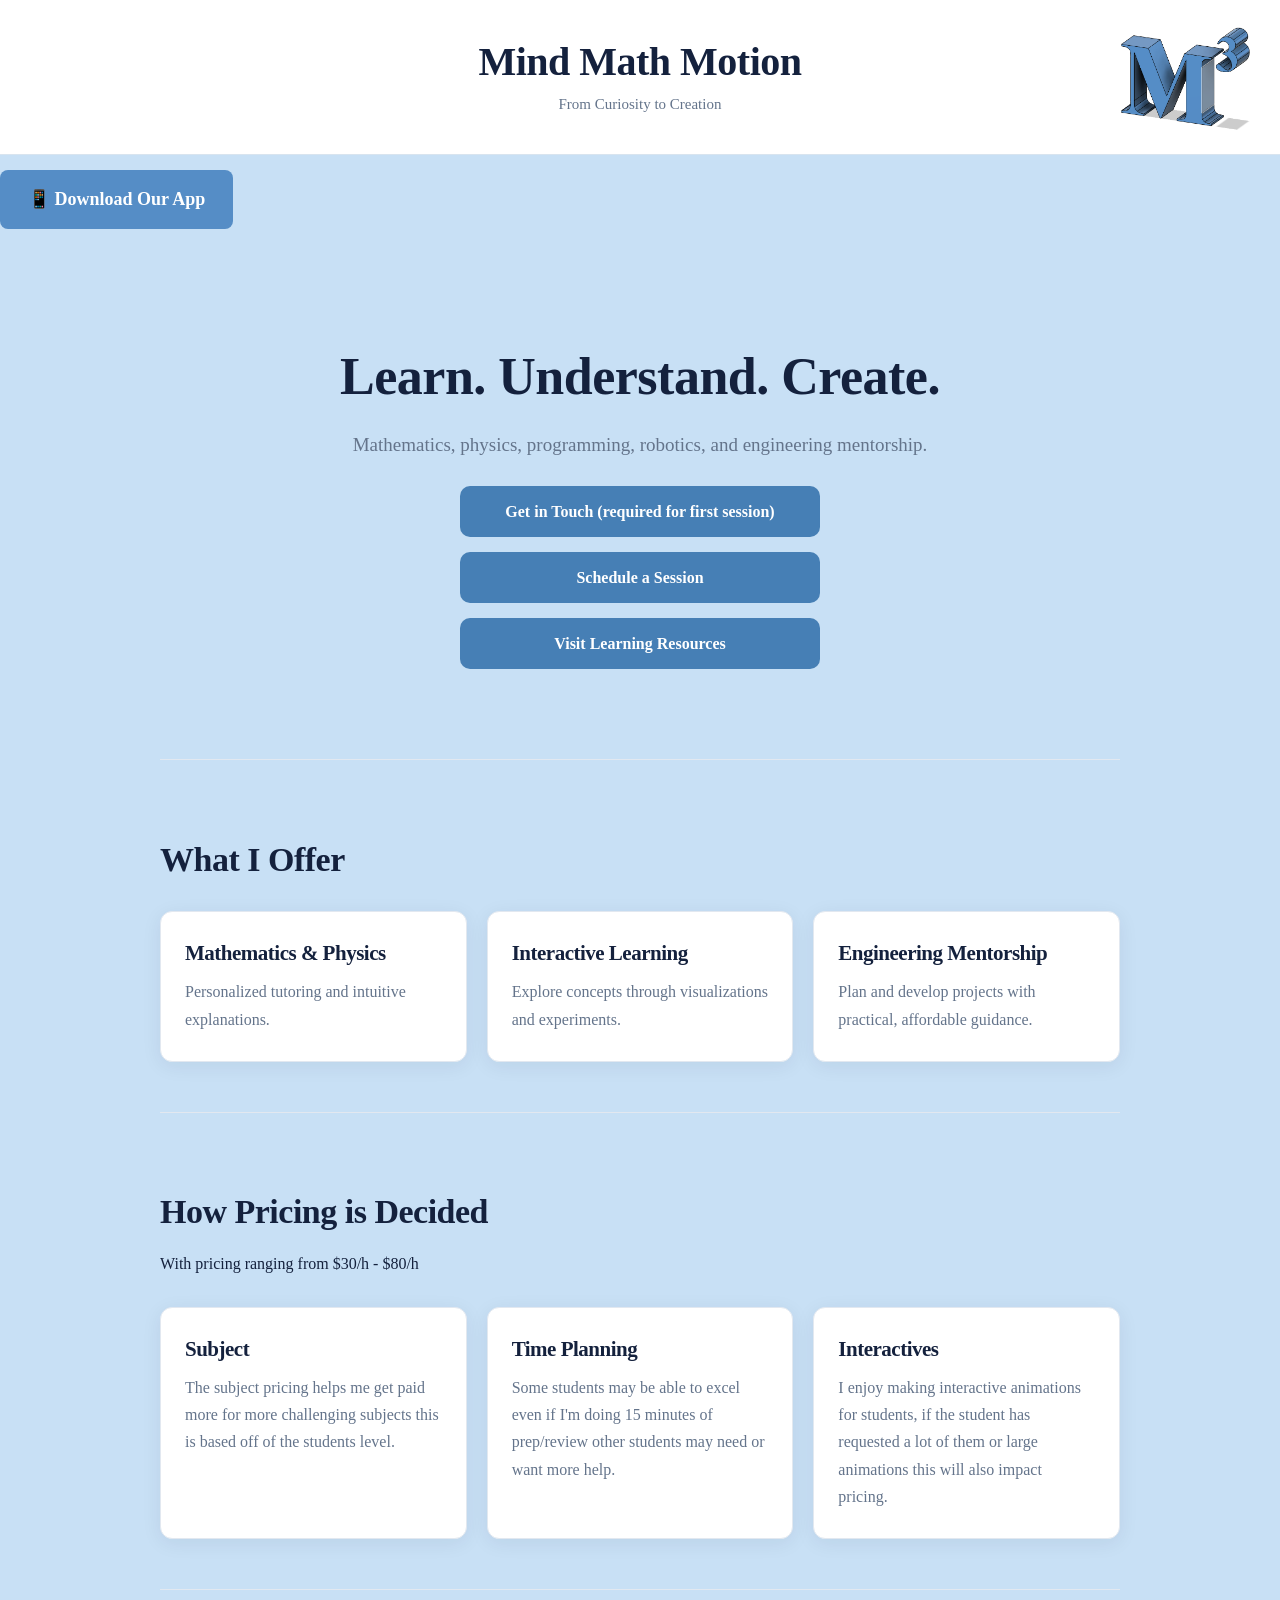
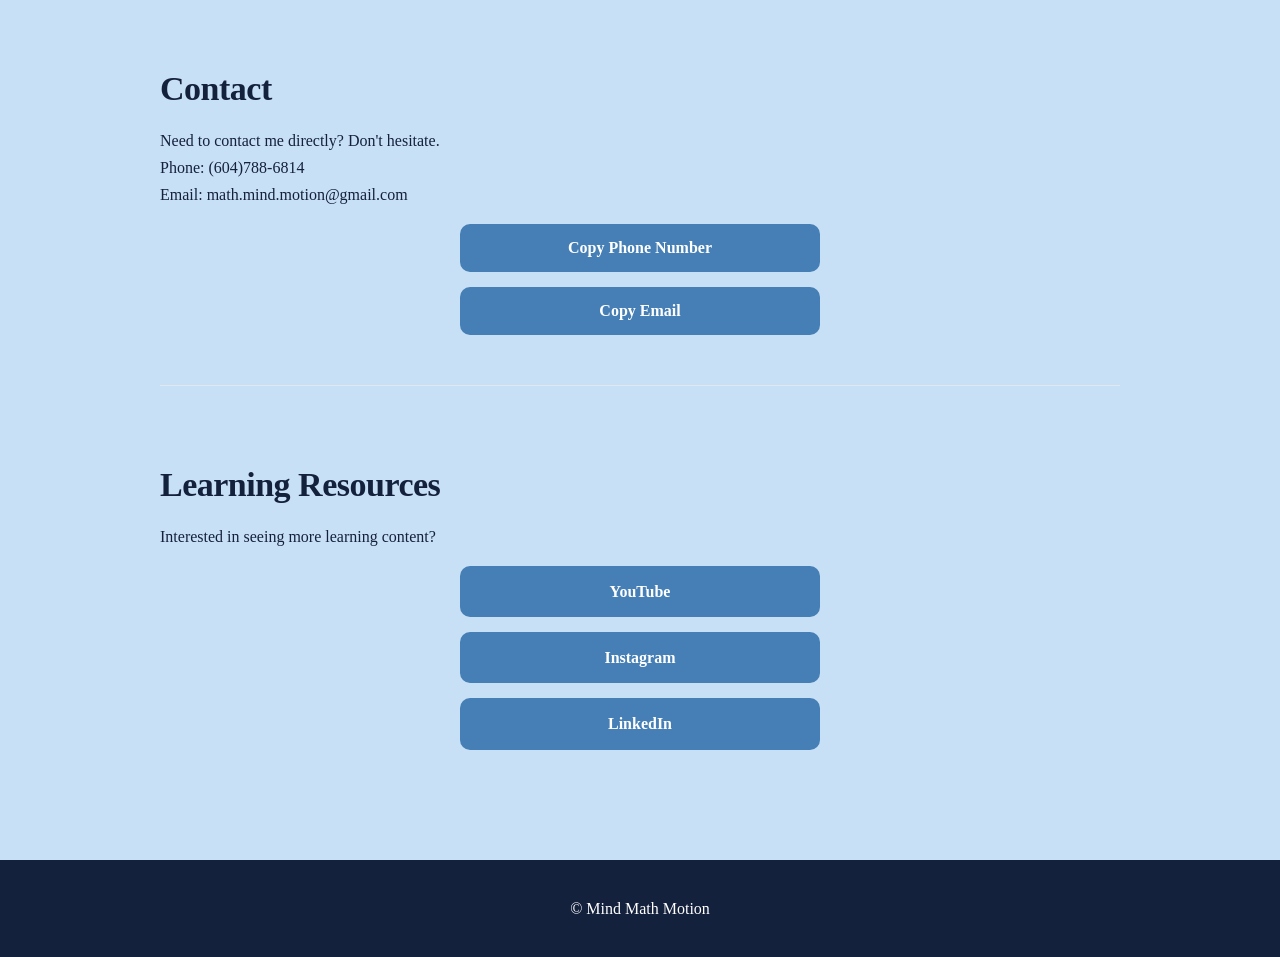
==== index.html @ 7fc53321 "Add visible app installation button" ====
<!DOCTYPE html>
<html lang="en">
<head>
    <meta charset="UTF-8">
    <meta name="viewport"
          content="width=device-width, initial-scale=1.0">

    <title>Mind Math Motion</title>
    <meta name="theme-color" content="#558DC6">

    <link rel="stylesheet" href="style.css">
    <link rel="manifest" href="manifest.json">
    <link rel="icon" href="icons/icon-192.png">
</head>

<body>
    
    <header>
        <div class="header-content">
            <h1>Mind Math Motion</h1>
            <p>From Curiosity to Creation</p>
        </div>

        <a href="index.html" class="logo-link">
            <img
                src="Logo.png"
                alt="Mind Math Motion Logo"
                class="header-logo"
            >
        </a>
    </header>

    <a href="download.html" class="install-app-button">
        📱 Download Our App
    </a>

    <main>
        <section class="hero">
            <h2>Learn. Understand. Create.</h2>
            <p>
                Mathematics, physics, programming,
                robotics, and engineering mentorship.
            </p>
            <a class="button" href="#Contact">
                Get in Touch (required for first session)
            </a>

            <a class="button" href="schedule.html">
                Schedule a Session
            </a>

            <a class="button" href="#Learning Resources">
                Visit Learning Resources 
            </a>

        </section>

        <section id="services">
            <h2>What I Offer</h2>

            <div class="cards">
                <article class="card">
                    <h3>Mathematics & Physics</h3>
                    <p>Personalized tutoring and intuitive explanations.</p>
                </article>

                <article class="card">
                    <h3>Interactive Learning</h3>
                    <p>Explore concepts through visualizations and experiments.</p>
                </article>

                <article class="card">
                    <h3>Engineering Mentorship</h3>
                    <p>Plan and develop projects with practical, affordable guidance.</p>
                </article>
            </div>
        </section>

        <section id="services">
            <h2>How Pricing is Decided</h2>
            <p>
                With pricing ranging from $30/h - $80/h
            </p>

            <div class="cards">
                <article class="card">
                    <h3>Subject</h3>
                    <p>The subject pricing helps me get paid more for more challenging subjects this is based off of the students level.</p>
                </article>

                <article class="card">
                    <h3>Time Planning</h3>
                    <p>Some students may be able to excel even if I'm doing 15 minutes of prep/review other students may need or want more help.</p>
                </article>

                <article class="card">
                    <h3>Interactives</h3>
                    <p>I enjoy making interactive animations for students, if the student has requested a lot of them or large animations this will also impact pricing.</p>
                </article>
            </div>
        </section>

        <section id="Contact">
            <h2>Contact</h2>
            <p>Need to contact me directly? Don't hesitate.<br>
                Phone: (604)788-6814<br>
                Email: math.mind.motion@gmail.com
            </p>

            <div class="contact-buttons">
                <button class="button" id="copyPhone" type="button">
                    Copy Phone Number
                </button>

                <button class="button" id="copyEmail" type="button">
                    Copy Email
                </button>
            </div>
        </section>

        </section>

        <section id="Learning Resources">
            <h2>Learning Resources</h2>
            <p>Interested in seeing more learning content?</p>
            
            <!-- YouTube -->
            <a class="button"
            href="https://www.youtube.com/@mind_math_motion"
            target="_blank"
            rel="noopener noreferrer">
                YouTube
            </a>

            <!-- Instagram -->
            <a class="button"
            href="https://www.instagram.com/mind_math_motion/"
            target="_blank"
            rel="noopener noreferrer">
                Instagram
            </a>

            <!-- LinkedIn -->
            <a class="button"
            href="https://www.linkedin.com/in/joshua-fox-890085447/"
            target="_blank"
            rel="noopener noreferrer">
                LinkedIn
            </a>
        </section>
    </main>

    <footer>
        <p>© Mind Math Motion</p>
    </footer>

    <script src="script.js"></script>
</body>



</html>
---- style.css ----
/* =========================================
   MIND MATH MOTION
   Main Stylesheet
========================================= */

/* ---------- Theme ---------- */

:root {
    --navy: #14213d;
    --navy-light: #243858;
    --blue: #2563eb;
    --blue-hover: #1d4ed8;
    --blue-light: #dbeafe;

    --background: #f7f9fc;
    --white: #ffffff;

    --text: #14213d;
    --text-secondary: #64748b;

    --border: #e2e8f0;
    --disabled: #d1d5db;

    --radius: 12px;
    --shadow: 0 4px 20px rgba(20, 33, 61, 0.07);
}

/* ---------- Global ---------- */

* {
    box-sizing: border-box;
}

html {
    scroll-behavior: smooth;
}

body {
    margin: 0;
    min-height: 100vh;

    font-family: Arial, Helvetica, sans-serif;
    font-size: 16px;
    line-height: 1.7;

    background: var(--background);
    color: var(--text);
}

h1, h2, h3 {
    line-height: 1.25;
    letter-spacing: -0.5px;
}

h2 {
    font-size: clamp(24px, 4vw, 34px);
    margin-bottom: 16px;
}

p {
    margin-top: 0;
}

a {
    color: var(--blue);
}

a:hover {
    color: var(--blue-hover);
}

/* ---------- Header ---------- */

header {
    background: var(--white);
    color: var(--navy);

    text-align: center;
    padding: 30px 20px;

    border-bottom: 1px solid var(--border);
}

header h1 {
    margin: 0 0 6px;

    font-size: clamp(28px, 5vw, 40px);
    font-weight: 700;

    color: var(--navy);
}

header p {
    margin: 0;
    color: var(--text-secondary);
    font-size: 15px;
}

/* Logo */

.site-logo {
    display: block;

    width: 170px;
    max-width: 65%;
    height: auto;

    margin: 0 auto 14px;

    object-fit: contain;
}

/* ---------- Main Layout ---------- */

main {
    width: 100%;
    max-width: 1000px;

    margin: 0 auto;
    padding: 20px;
}

section {
    padding: 50px 0;
}

section + section {
    border-top: 1px solid var(--border);
}

/* ---------- Hero ---------- */

.hero {
    text-align: center;
    padding: 80px 20px 90px;
}

.hero h2 {
    font-size: clamp(32px, 6vw, 52px);
    font-weight: 700;

    color: var(--navy);

    margin: 0 auto 20px;
    max-width: 800px;
}

.hero p {
    max-width: 650px;

    margin: 0 auto 25px;

    font-size: clamp(16px, 2vw, 19px);
    color: var(--text-secondary);
}

/* ---------- Buttons ---------- */

.button {
    display: flex;
    align-items: center;
    justify-content: center;

    width: 360px;
    max-width: 100%;
    min-height: 48px;

    padding: 12px 20px;
    margin: 15px auto 0;

    background: var(--blue);
    color: var(--white);

    border: none;
    border-radius: 10px;

    font-family: inherit;
    font-size: 16px;
    font-weight: 600;

    text-align: center;
    text-decoration: none;
    cursor: pointer;

    transition:
        background 0.2s ease,
        transform 0.2s ease,
        box-shadow 0.2s ease;
}

.button:hover {
    background: var(--blue-hover);
    color: var(--white);

    transform: translateY(-2px);

    box-shadow: 0 6px 18px rgba(37, 99, 235, 0.2);
}

.button:active {
    transform: translateY(0);
}

.button:disabled {
    opacity: 0.5;
    cursor: not-allowed;
    transform: none;
}

/* ---------- Service Cards ---------- */

.cards {
    display: grid;

    grid-template-columns: repeat(3, minmax(0, 1fr));
    gap: 20px;

    margin-top: 30px;
}

.card {
    background: var(--white);

    padding: 28px 24px;

    border: 1px solid var(--border);
    border-radius: var(--radius);

    box-shadow: var(--shadow);

    transition:
        transform 0.2s ease,
        box-shadow 0.2s ease;
}

.card:hover {
    transform: translateY(-4px);

    box-shadow: 0 10px 28px rgba(20, 33, 61, 0.11);
}

.card h3 {
    margin-top: 0;
    margin-bottom: 12px;

    color: var(--navy);
    font-size: 21px;
}

.card p {
    margin-bottom: 0;
    color: var(--text-secondary);
}

/* ---------- Contact ---------- */

#contact {
    text-align: center;
}

#contact p {
    color: var(--text-secondary);
}

#contact .button {
    margin-top: 15px;
}

/* ---------- Footer ---------- */

footer {
    background: var(--navy);
    color: var(--white);

    text-align: center;

    padding: 35px 20px;
    margin-top: 40px;
}

footer p {
    margin: 0;
}

footer a {
    color: #bfdbfe;
}

footer a:hover {
    color: var(--white);
}

/* =========================================
   SCHEDULING PAGE
========================================= */

.schedule-page {
    width: 100%;
    max-width: 700px;

    margin: 0 auto;
    padding: 30px 20px 60px;

    text-align: center;
}

/* ---------- Home Button ---------- */

.home-button {
    width: 150px;
    margin: 10px auto 40px;
}

/* ---------- Calendar Navigation ---------- */

.calendar-controls {
    display: flex;
    justify-content: space-between;
    align-items: center;

    gap: 15px;
    margin: 30px 0 20px;
}

.calendar-controls h3 {
    margin: 0;

    font-size: clamp(18px, 4vw, 24px);
    color: var(--navy);
}

.calendar-controls button {
    display: flex;
    align-items: center;
    justify-content: center;

    width: 44px;
    height: 44px;
    flex-shrink: 0;

    padding: 0;

    background: var(--navy);
    color: var(--white);

    border: none;
    border-radius: 10px;

    font-size: 24px;
    cursor: pointer;

    transition: background 0.2s ease;
}

.calendar-controls button:hover:not(:disabled) {
    background: var(--blue);
}

.calendar-controls button:disabled {
    opacity: 0.3;
    cursor: not-allowed;
}

/* ---------- Calendar Grid ---------- */

.calendar {
    display: grid;

    grid-template-columns: repeat(7, minmax(0, 1fr));
    gap: 8px;

    padding: 20px;

    background: var(--white);

    border: 1px solid var(--border);
    border-radius: 16px;

    box-shadow: var(--shadow);
}

.calendar .weekday {
    display: flex;
    align-items: center;
    justify-content: center;

    min-width: 0;
    padding: 8px 0;

    font-size: 13px;
    font-weight: 700;

    color: var(--text-secondary);
}

.calendar button {
    min-width: 0;
    min-height: 48px;

    padding: 10px 0;

    background: var(--white);
    color: var(--navy);

    border: 1px solid var(--border);
    border-radius: 9px;

    font-family: inherit;
    font-size: 15px;
    font-weight: 600;

    cursor: pointer;

    transition:
        background 0.2s ease,
        border-color 0.2s ease,
        color 0.2s ease;
}

.calendar button:not(:disabled):hover {
    background: var(--blue-light);
    border-color: var(--blue);
}

.calendar button:disabled {
    background: #f1f5f9;
    color: #94a3b8;

    opacity: 0.65;
    cursor: not-allowed;
}

.calendar button.selected,
.calendar button.selected:hover {
    background: var(--blue);
    color: var(--white);

    border-color: var(--blue);
}

/* Optional: today's date
   Add class "today" from JavaScript */

.calendar button.today:not(.selected) {
    border: 2px solid var(--blue);
    color: var(--blue);
}

/* ---------- Selected Date ---------- */

#timeSection {
    padding: 35px 0 20px;
    scroll-margin-top: 20px;
}

#selectedDate {
    margin: 0 0 20px;

    font-size: clamp(22px, 4vw, 28px);
    color: var(--navy);
}

/* ---------- Time Slots ---------- */

.time-slots {
    display: grid;

    grid-template-columns: repeat(2, minmax(0, 1fr));
    gap: 12px;

    margin: 20px 0;
}

.time-slots button {
    min-height: 52px;
    padding: 14px;

    background: var(--blue);
    color: var(--white);

    border: none;
    border-radius: 10px;

    font-family: inherit;
    font-size: 15px;
    font-weight: 600;

    cursor: pointer;

    transition:
        background 0.2s ease,
        transform 0.2s ease;
}

.time-slots button:not(:disabled):hover {
    background: var(--blue-hover);
    transform: translateY(-2px);
}

/* Manually unavailable or past times */

.time-slots button.unavailable,
.time-slots button:disabled {
    background: var(--disabled);
    color: #6b7280;

    opacity: 0.75;
    cursor: not-allowed;

    transform: none;
}

/* =========================================
   BOOKING FORM
========================================= */

#bookingSection {
    max-width: 520px;

    margin: 35px auto 0;
    padding: 30px;

    background: var(--white);

    border: 1px solid var(--border);
    border-radius: 16px;

    box-shadow: var(--shadow);

    text-align: center;
    scroll-margin-top: 20px;
}

#bookingSection[hidden] {
    display: none;
}

#bookingSection h2 {
    margin-top: 0;
    color: var(--navy);
}

#bookingMessage {
    color: var(--text-secondary);
    margin-bottom: 25px;
}

/* ---------- Form Layout ---------- */

#bookingForm {
    display: flex;
    flex-direction: column;

    gap: 12px;
    text-align: left;
}

#bookingForm label {
    font-weight: 600;
    font-size: 14px;

    color: var(--navy);
}

#bookingForm input,
#bookingForm textarea {
    display: block;

    width: 100%;
    padding: 13px 14px;

    background: var(--white);
    color: var(--text);

    border: 1px solid #cbd5e1;
    border-radius: 9px;

    font: inherit;
    font-size: 15px;

    transition:
        border-color 0.2s ease,
        box-shadow 0.2s ease;
}

#bookingForm input:hover,
#bookingForm textarea:hover {
    border-color: #94a3b8;
}

#bookingForm input:focus,
#bookingForm textarea:focus {
    outline: none;

    border-color: var(--blue);

    box-shadow: 0 0 0 3px rgba(37, 99, 235, 0.12);
}

#bookingForm textarea {
    min-height: 110px;
    resize: vertical;
}

#bookingForm .button {
    width: 100%;
    margin-top: 15px;
}

#formStatus {
    margin: 15px 0 0;
    font-weight: 500;
}

/* ---------- Accessibility ---------- */

button:focus-visible,
a:focus-visible,
input:focus-visible,
textarea:focus-visible {
    outline: 3px solid #60a5fa;
    outline-offset: 3px;
}

/* =========================================
   RESPONSIVE DESIGN
========================================= */

@media (max-width: 700px) {

    header {
        padding: 25px 15px;
    }

    main {
        padding: 15px;
    }

    section {
        padding: 35px 0;
    }

    .hero {
        padding: 55px 10px 65px;
    }

    .cards {
        grid-template-columns: 1fr;
        gap: 15px;
    }

    .card {
        padding: 24px;
    }

    .schedule-page {
        padding: 20px 12px 45px;
    }

    .calendar {
        padding: 12px;
        gap: 5px;
    }

    .calendar button {
        min-height: 44px;
    }

    #bookingSection {
        padding: 22px 18px;
    }
}

@media (max-width: 400px) {

    .calendar {
        padding: 8px;
        gap: 3px;
    }

    .calendar button {
        min-height: 40px;
        padding: 8px 0;
        font-size: 13px;
    }

    .calendar .weekday {
        font-size: 11px;
    }

    .calendar-controls {
        gap: 8px;
    }

    .calendar-controls button {
        width: 40px;
        height: 40px;
    }

    .time-slots {
        gap: 8px;
    }

    .time-slots button {
        padding: 12px 6px;
        font-size: 14px;
    }
}

/* ---------- Reduced Motion ---------- */

@media (prefers-reduced-motion: reduce) {

    html {
        scroll-behavior: auto;
    }

    *,
    *::before,
    *::after {
        transition-duration: 0.01ms !important;
        animation-duration: 0.01ms !important;
    }
}


/* ======================================
   MIND MATH MOTION - BRAND STYLING
====================================== */

/* Light blue background and Times New Roman */

:root {
    --background: #C8E0F5;
    --navy: #14213d;
    --blue: #467fb5;
    --blue-hover: #326899;
    --blue-light: #d8e9f8;
}

body {
    background: var(--background);
    color: var(--navy);
    font-family: "Times New Roman", Times, serif;
}

/* Make form controls use the same font */

button,
input,
textarea,
select {
    font-family: inherit;
}

/* White header */

header {
    position: relative;
    background: #ffffff;
    color: var(--navy);

    min-height: 155px;
    padding: 35px 190px 35px 30px;

    text-align: center;
    border-bottom: 1px solid #d8e4ef;
}

header h1 {
    color: var(--navy);
}

/* Logo in top-right corner */

.header-logo {
    position: absolute;

    right: 25px;
    top: 50%;
    transform: translateY(-50%);

    width: 145px;
    height: auto;

    object-fit: contain;
}

/* Keep page background light blue */

main,
.schedule-page,
.hero {
    background: transparent;
}

/* White cards contrast with blue background */

.card,
.calendar,
#bookingSection {
    background: #ffffff;
}

/* Matching footer */

footer {
    background: var(--navy);
    color: #ffffff;
}

/* Mobile layout */

@media (max-width: 600px) {

    header {
        min-height: 120px;
        padding: 25px 115px 25px 15px;
    }

    header h1 {
        font-size: 26px;
    }

    .header-logo {
        width: 95px;
        right: 12px;
    }
}



/* Header layout correction */

header {
    position: relative;
    display: flex;
    align-items: center;
    justify-content: center;

    min-height: 155px;
    padding: 25px 180px;

    background: white;
    text-align: center;
}

.header-content {
    text-align: center;
}

.header-content h1 {
    margin: 0 0 5px;
    color: #14213d;
}

.header-content p {
    margin: 0;
}

.logo-link {
    position: absolute;
    right: 25px;
    top: 50%;
    transform: translateY(-50%);
}

.header-logo {
    position: static;
    display: block;
    transform: none;

    width: 145px;
    height: auto;
}

/* Mobile */

@media (max-width: 600px) {
    header {
        padding: 20px 105px 20px 15px;
        min-height: 120px;
    }

    .header-content h1 {
        font-size: 24px;
    }

    .header-logo {
        width: 85px;
    }

    .logo-link {
        right: 10px;
    }
}


.download-back {
    display: inline-block;
    padding: 13px 28px;
    background: #558DC6;
    color: white;
    border-radius: 8px;
    text-decoration: none;
}

.download-back:hover {
    background: #376fa8;
}

.install-app-button {
    display: inline-block;
    padding: 14px 28px;
    background: #558DC6;
    color: white;
    text-decoration: none;
    border-radius: 8px;
    font-size: 18px;
    font-weight: bold;
    margin: 15px 0;
}

.install-app-button:hover {
    background: #376fa8;
}
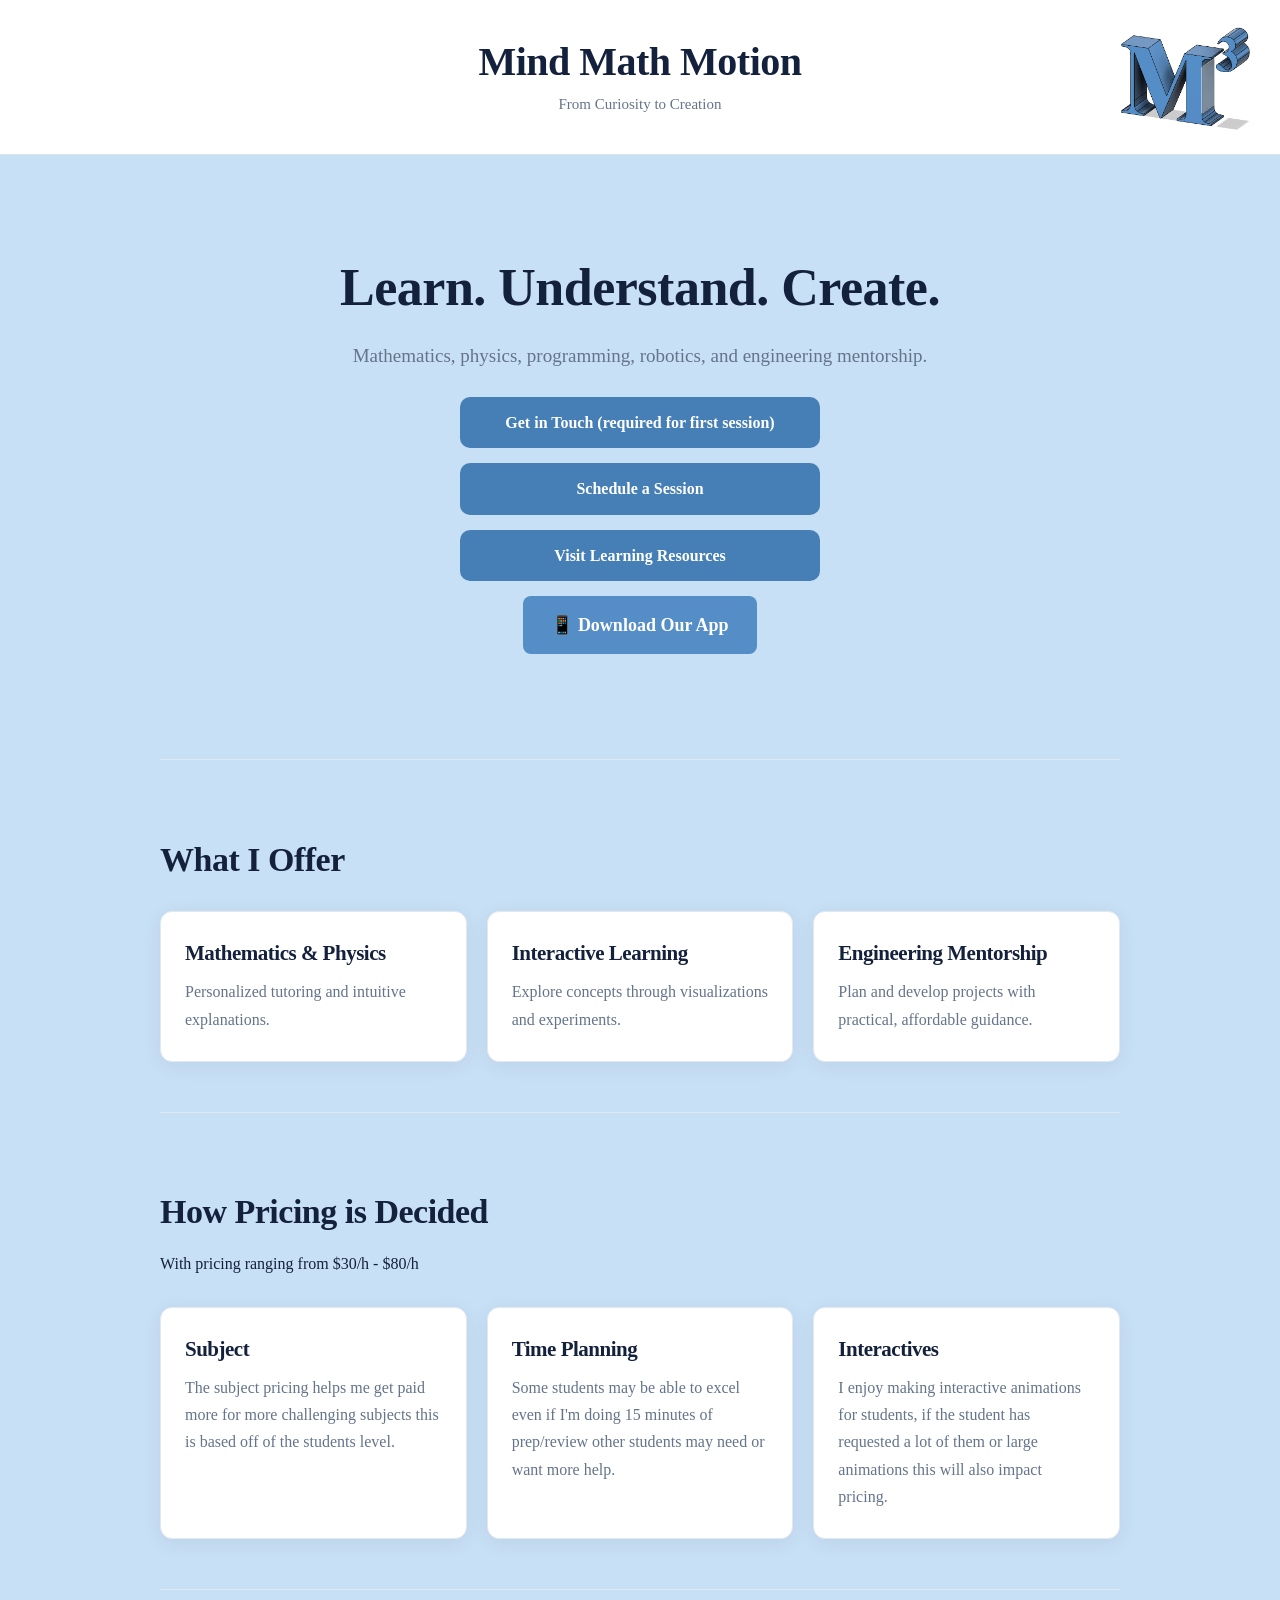
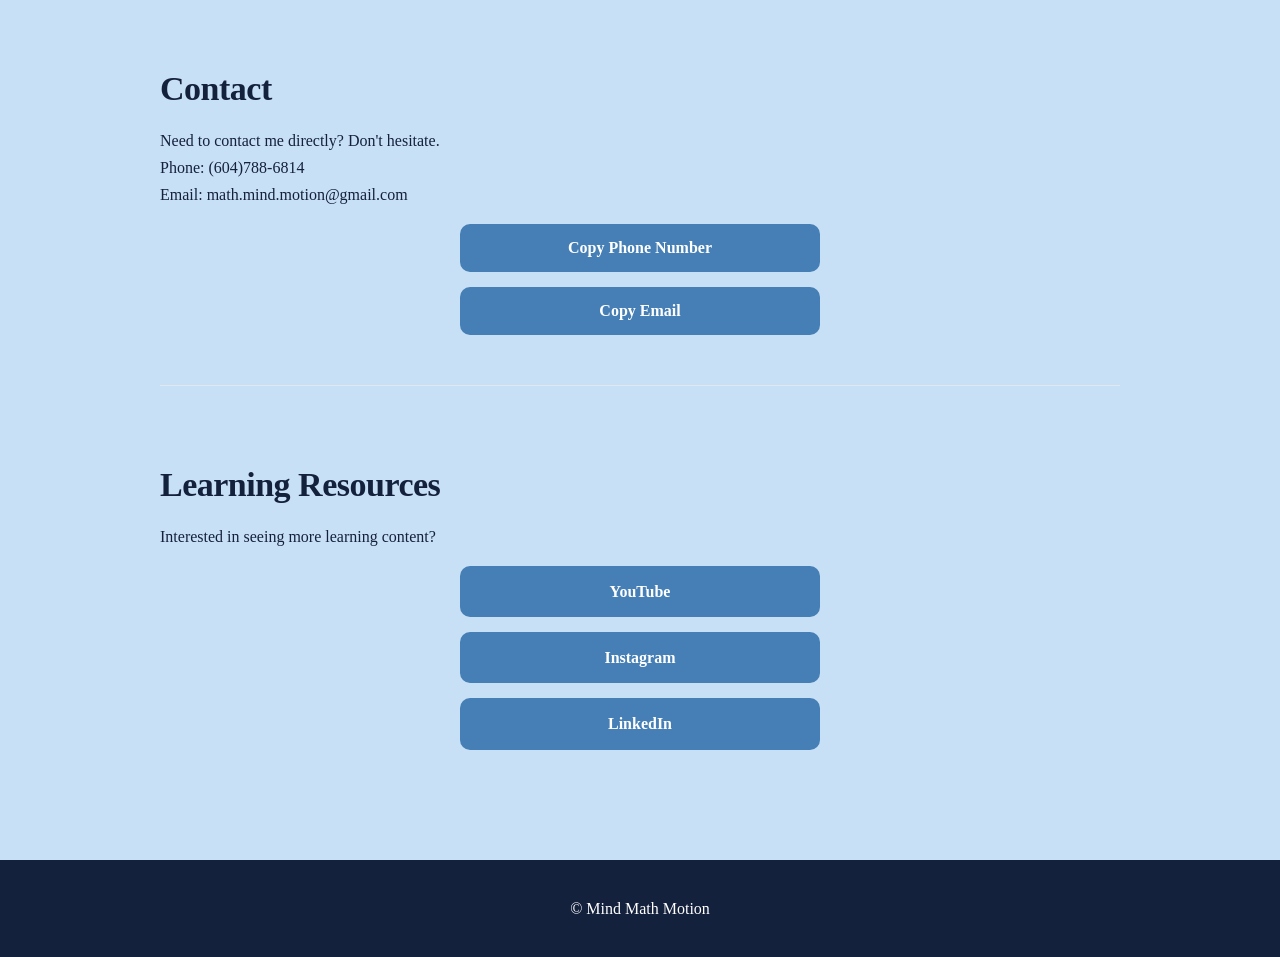
==== commit 1eca9627: "Add app download instructions" ====
--- a/index.html
+++ b/index.html
@@ -31,11 +31,9 @@
         </a>
     </header>
 
-    <a href="download.html" class="install-app-button">
-        📱 Download Our App
-    </a>
 
     <main>
+        
         <section class="hero">
             <h2>Learn. Understand. Create.</h2>
             <p>
@@ -52,6 +50,10 @@
 
             <a class="button" href="#Learning Resources">
                 Visit Learning Resources 
+            </a>
+            
+            <a href="download.html" class="install-app-button">
+                📱 Download Our App
             </a>
 
         </section>
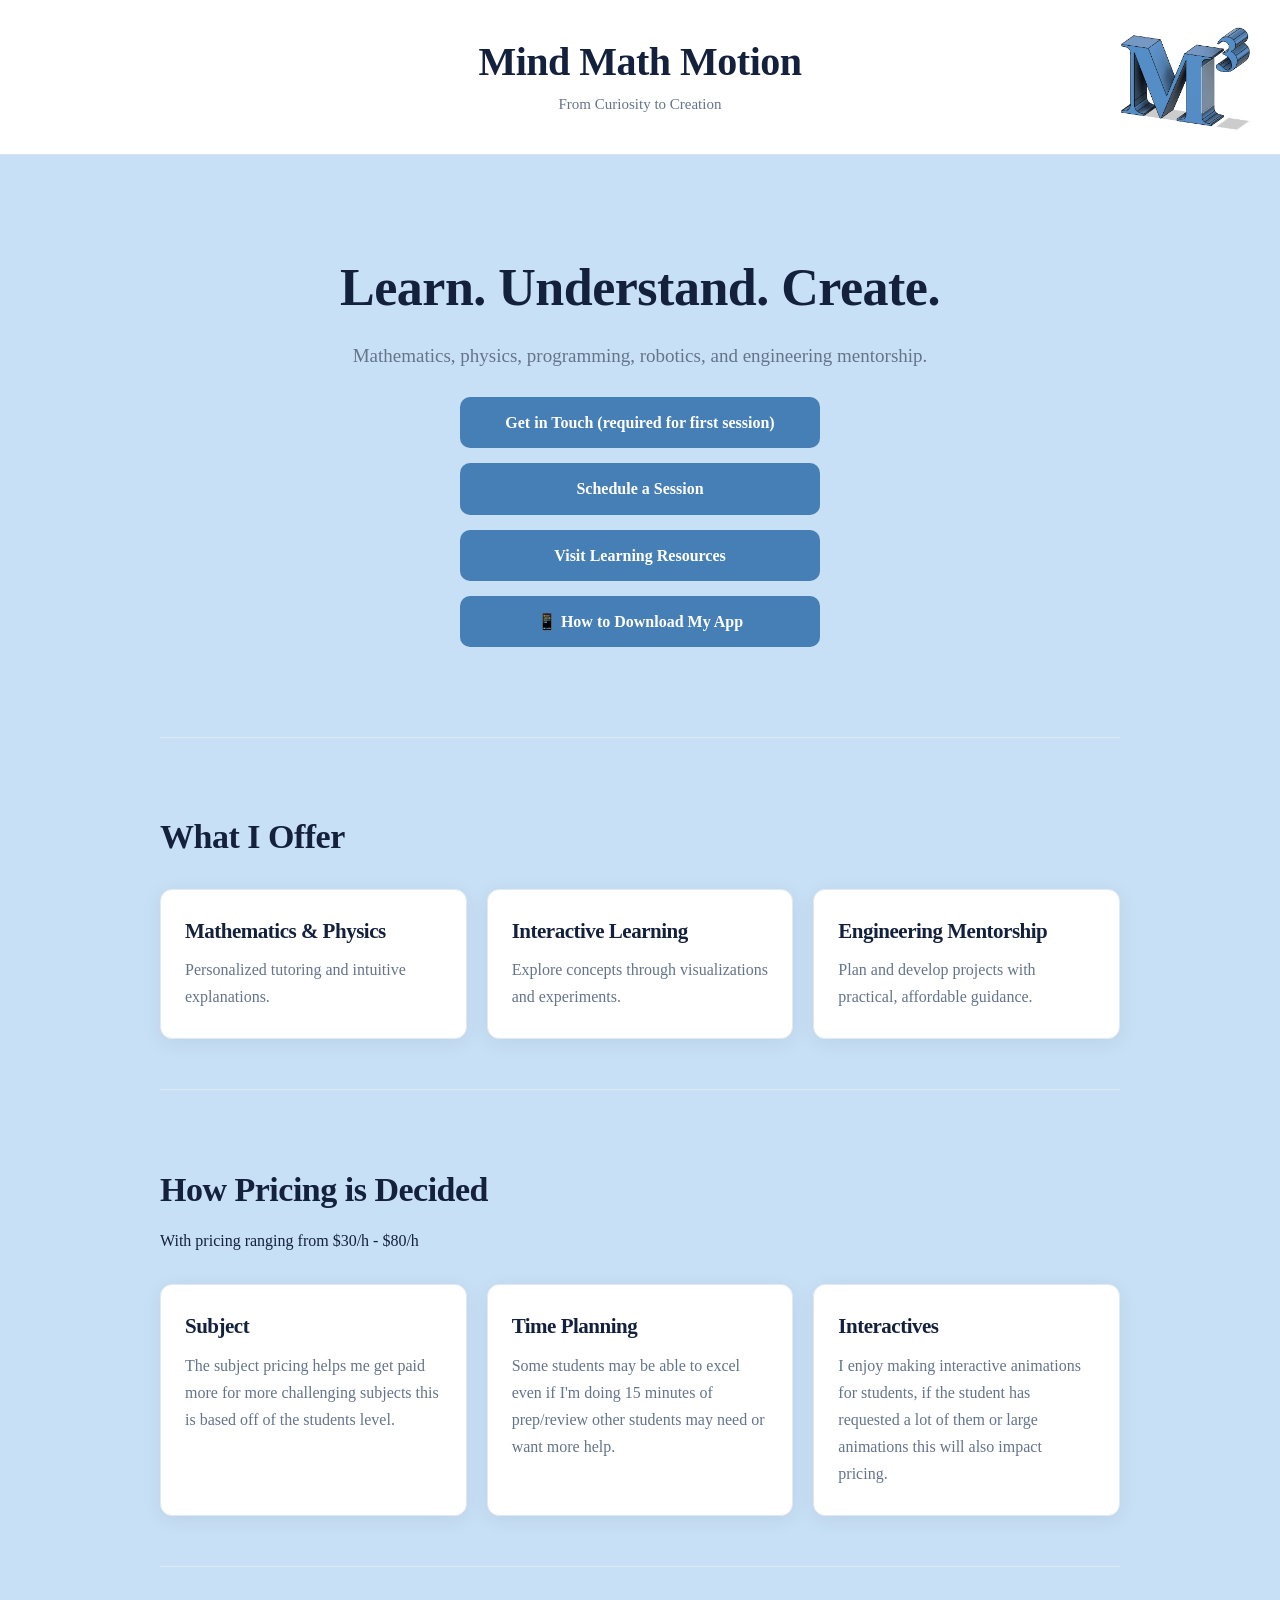
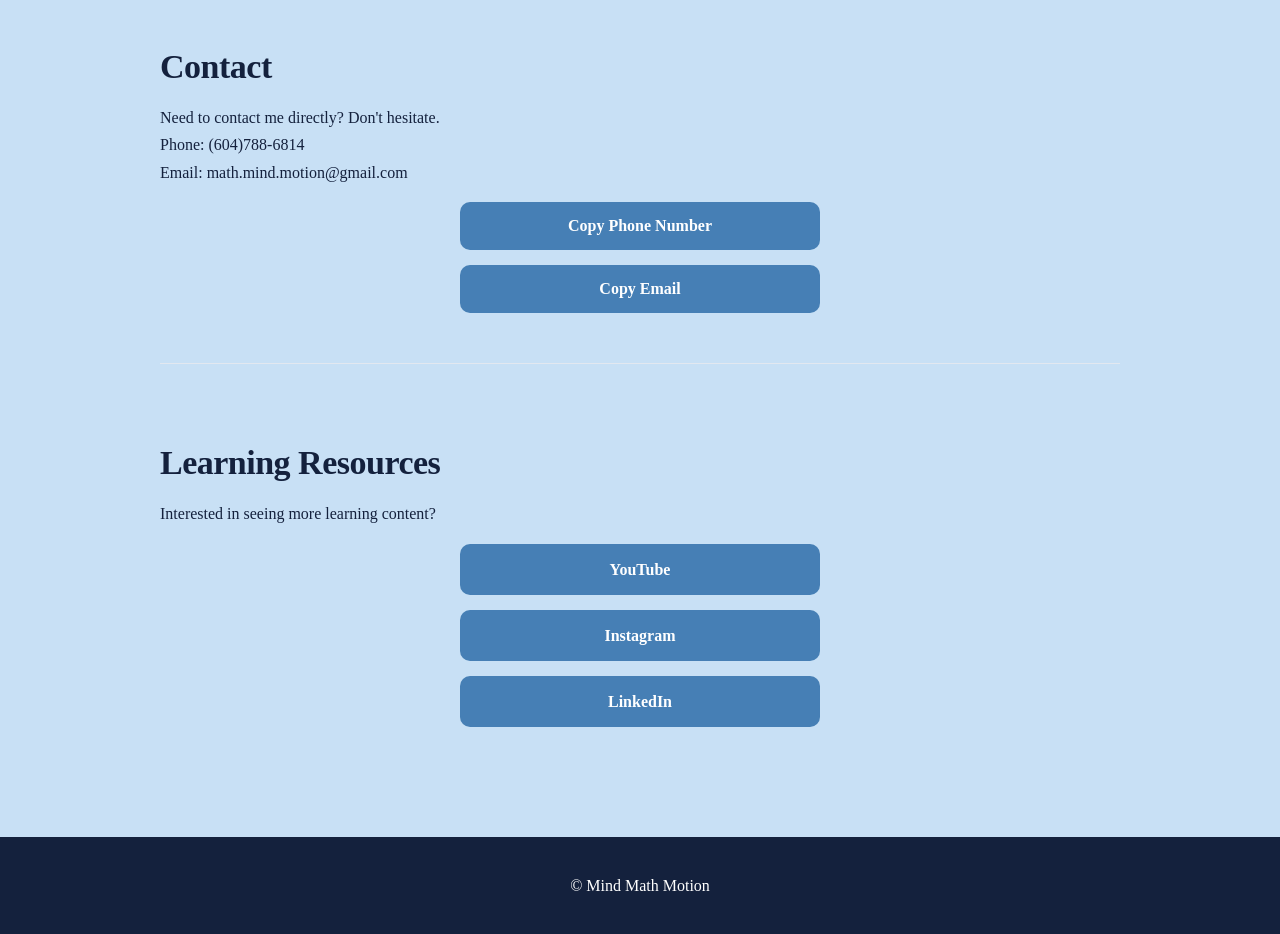
==== commit ff34aaa9: "Fix download app button" ====
--- a/index.html
+++ b/index.html
@@ -51,9 +51,9 @@
             <a class="button" href="#Learning Resources">
                 Visit Learning Resources 
             </a>
-            
-            <a href="download.html" class="install-app-button">
-                📱 Download Our App
+
+            <a class="button" href="download.html">
+                📱 How to Download My App
             </a>
 
         </section>
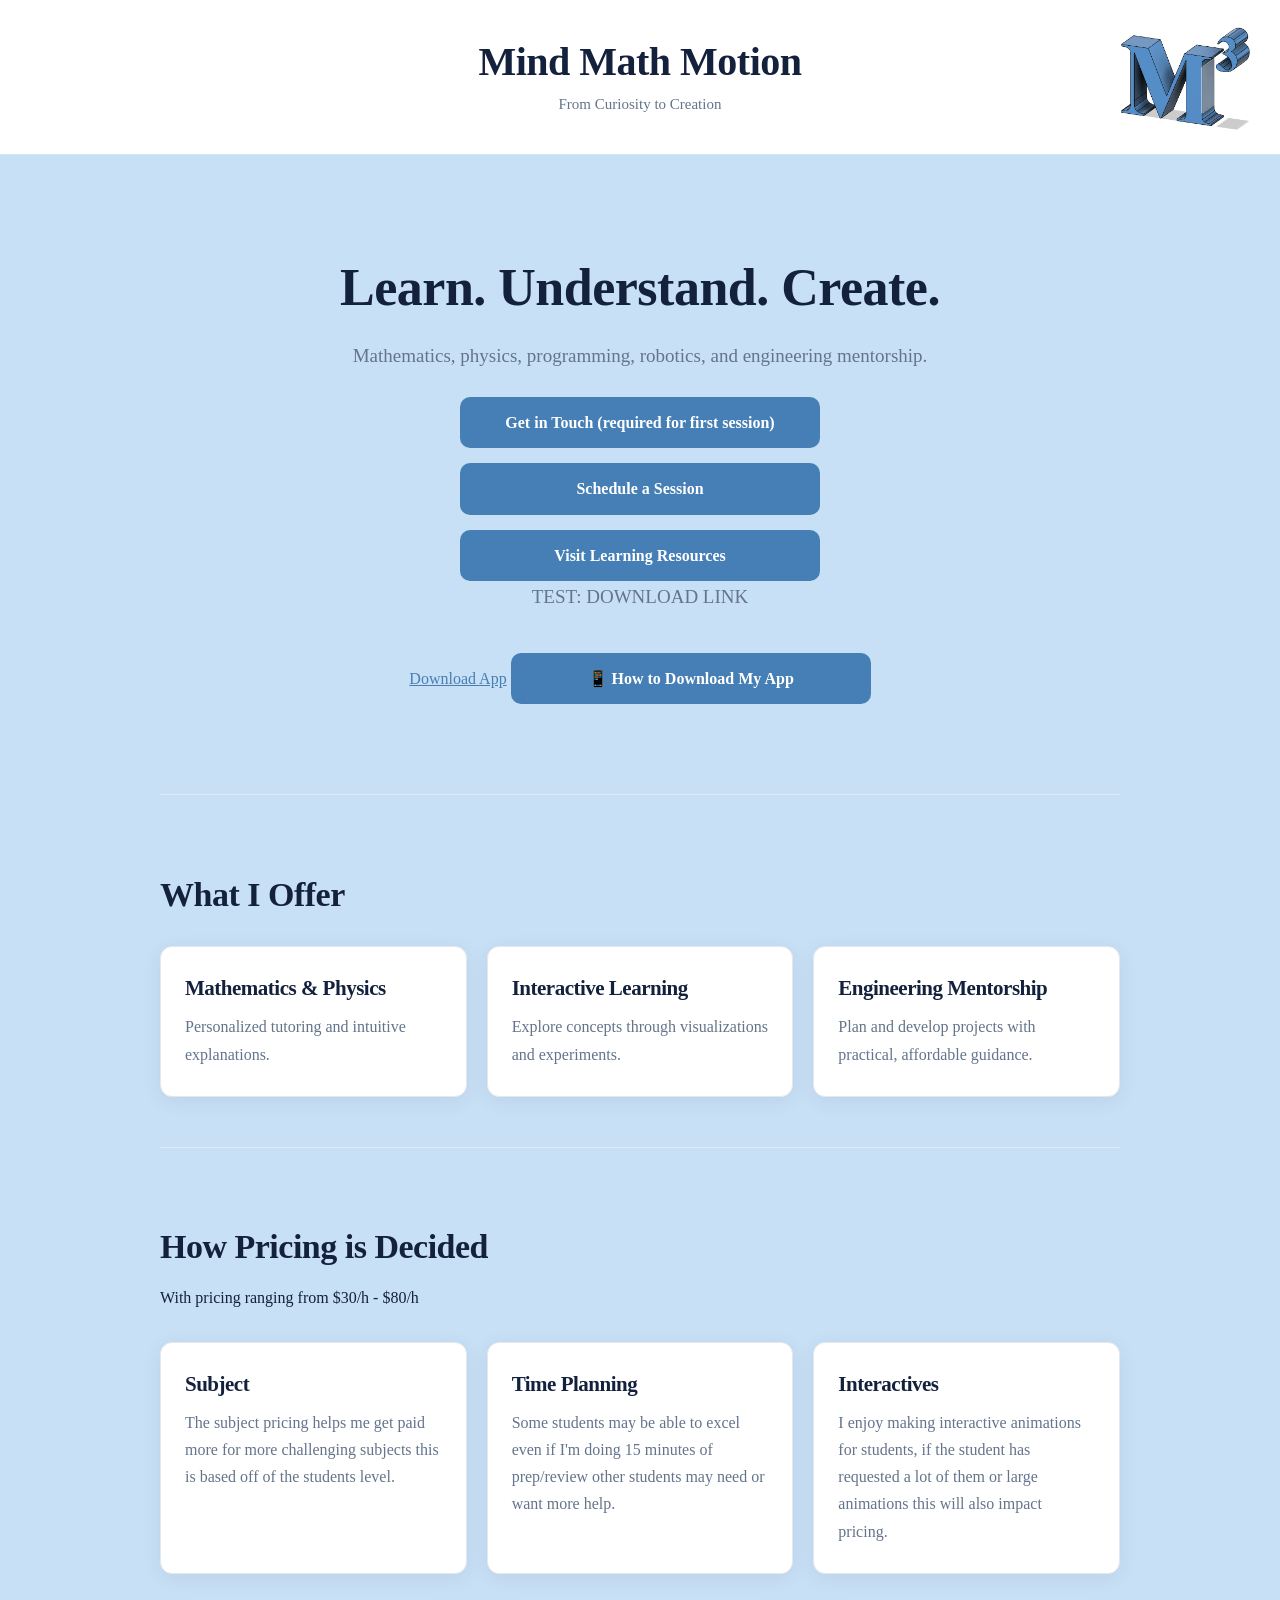
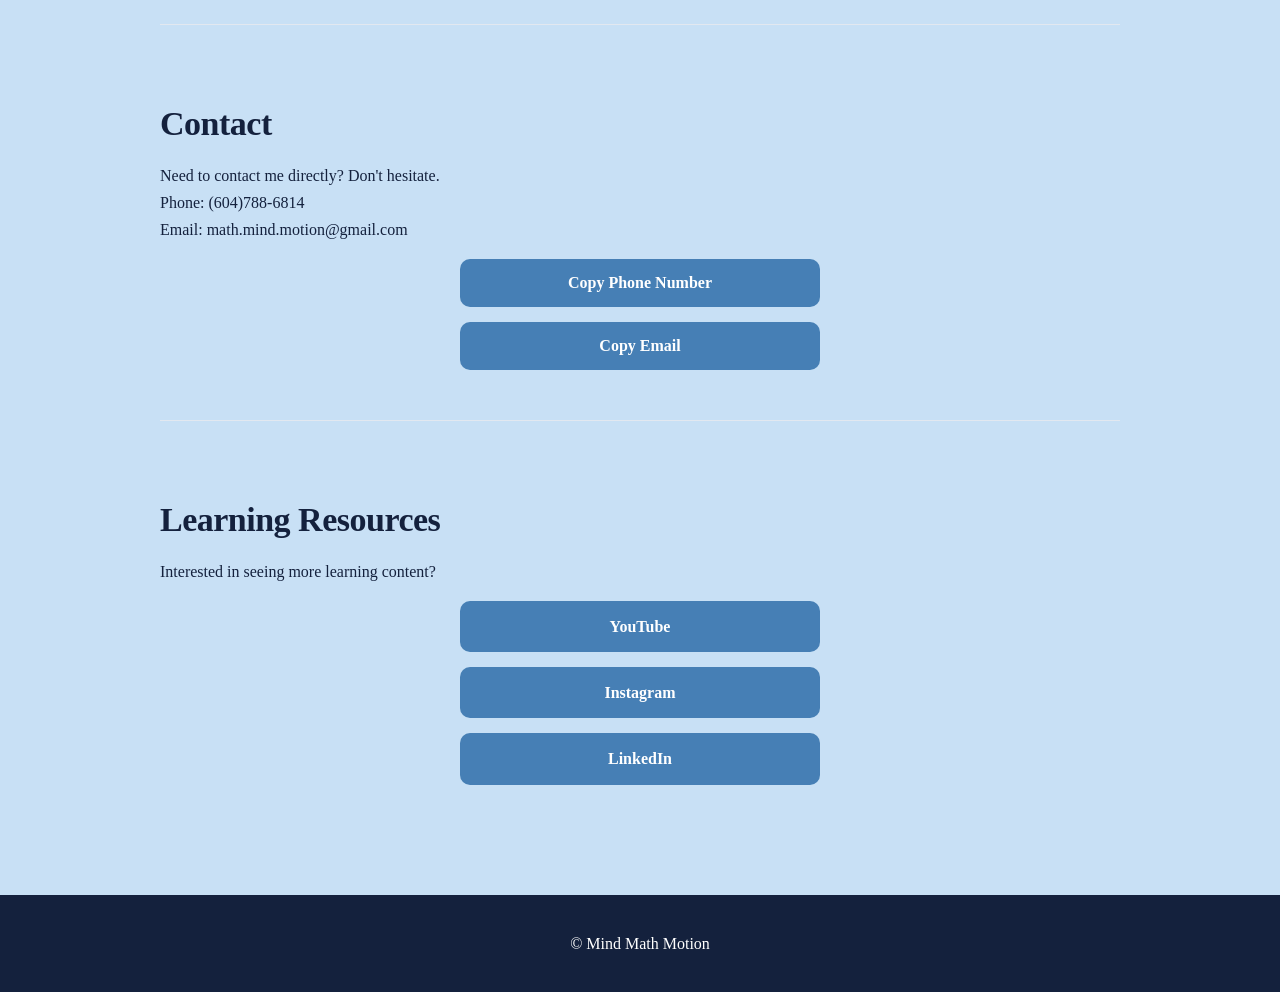
==== commit 23930195: "Test download link" ====
--- a/index.html
+++ b/index.html
@@ -51,9 +51,15 @@
             <a class="button" href="#Learning Resources">
                 Visit Learning Resources 
             </a>
+            <p>TEST: DOWNLOAD LINK</p>
+            <a href="download.html">Download App</a>
 
-            <a class="button" href="download.html">
-                📱 How to Download My App
+            <a href="download.html"
+                class="button"
+                style="display: inline-block !important;
+                        visibility: visible !important;
+                        opacity: 1 !important;">
+                    📱 How to Download My App
             </a>
 
         </section>
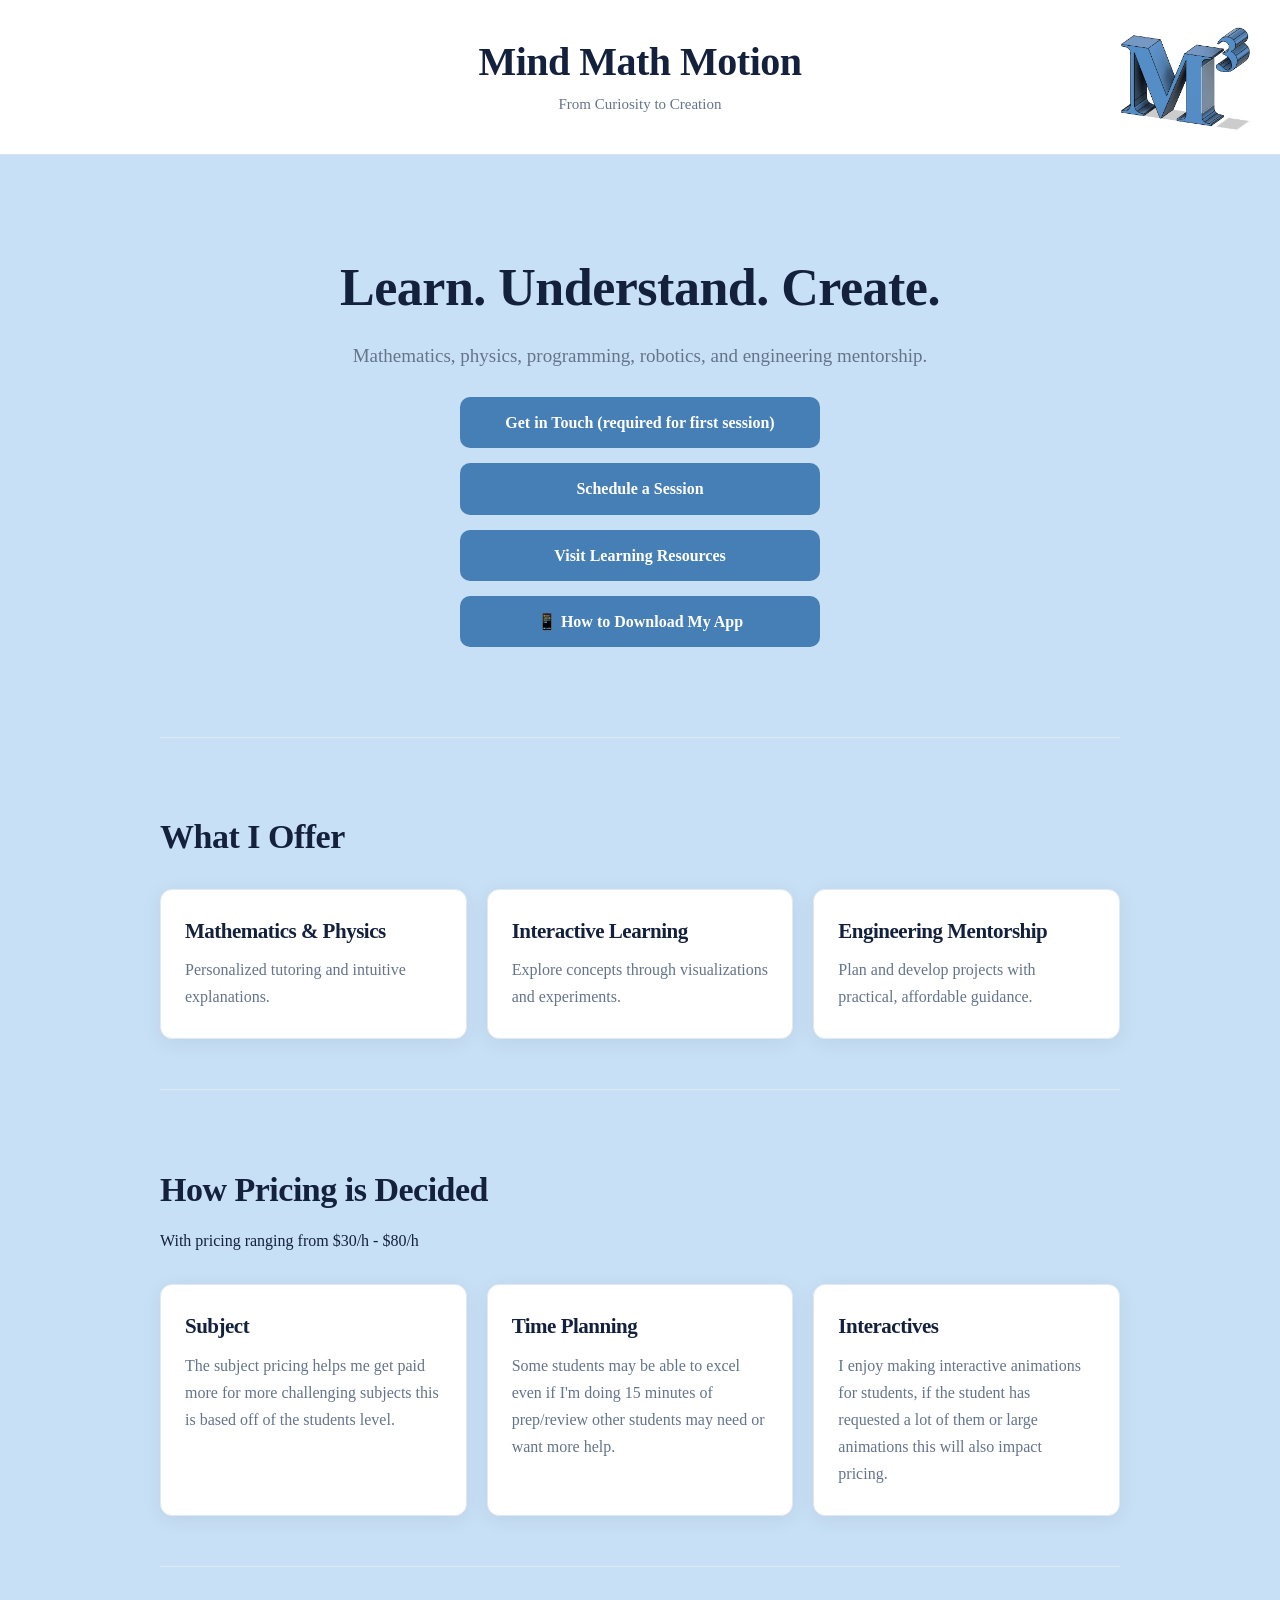
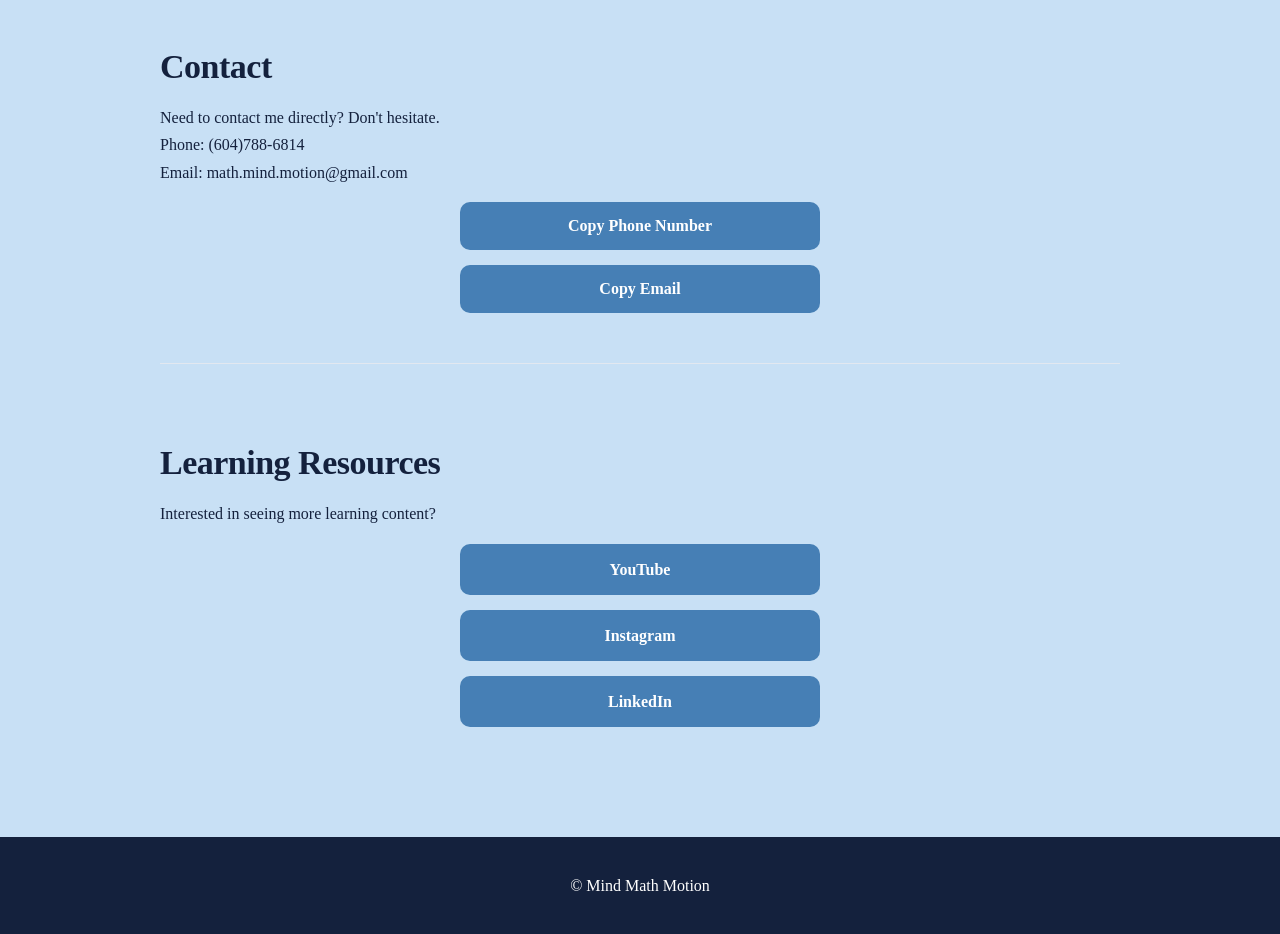
==== commit 42c69169: "Fix website caching and app download page" ====
--- a/index.html
+++ b/index.html
@@ -51,8 +51,6 @@
             <a class="button" href="#Learning Resources">
                 Visit Learning Resources 
             </a>
-            <p>TEST: DOWNLOAD LINK</p>
-            <a href="download.html">Download App</a>
 
             <a href="download.html"
                 class="button"
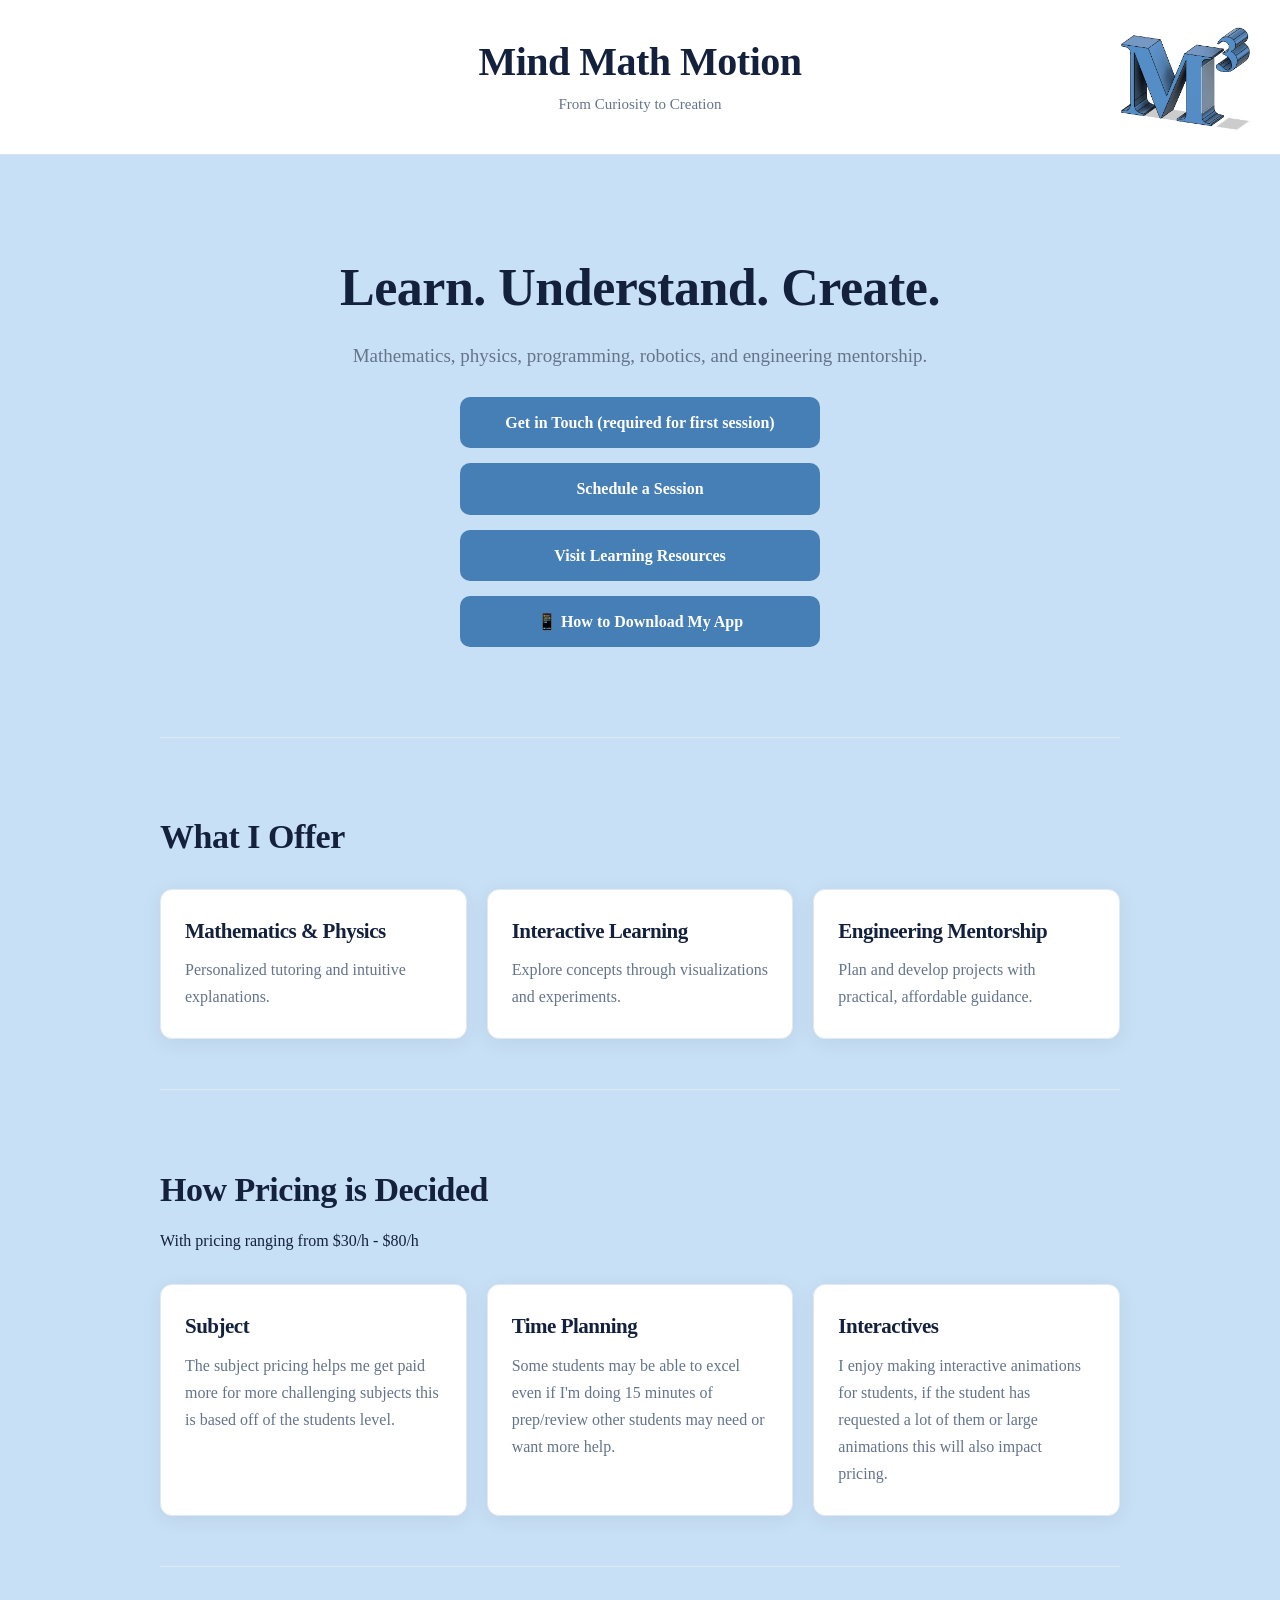
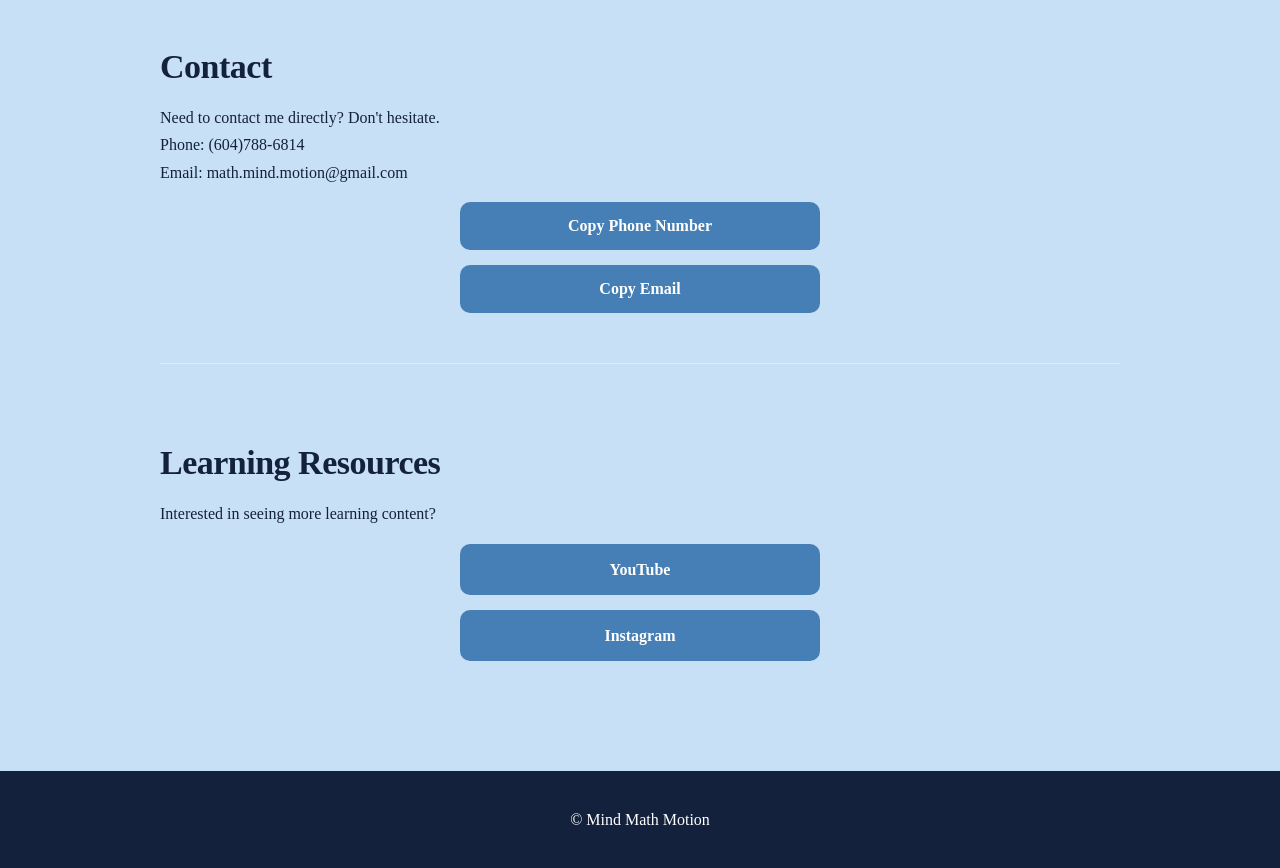
==== commit 644ad69c: "Removed Linktin" ====
--- a/index.html
+++ b/index.html
@@ -146,14 +146,6 @@
             rel="noopener noreferrer">
                 Instagram
             </a>
-
-            <!-- LinkedIn -->
-            <a class="button"
-            href="https://www.linkedin.com/in/joshua-fox-890085447/"
-            target="_blank"
-            rel="noopener noreferrer">
-                LinkedIn
-            </a>
         </section>
     </main>
 
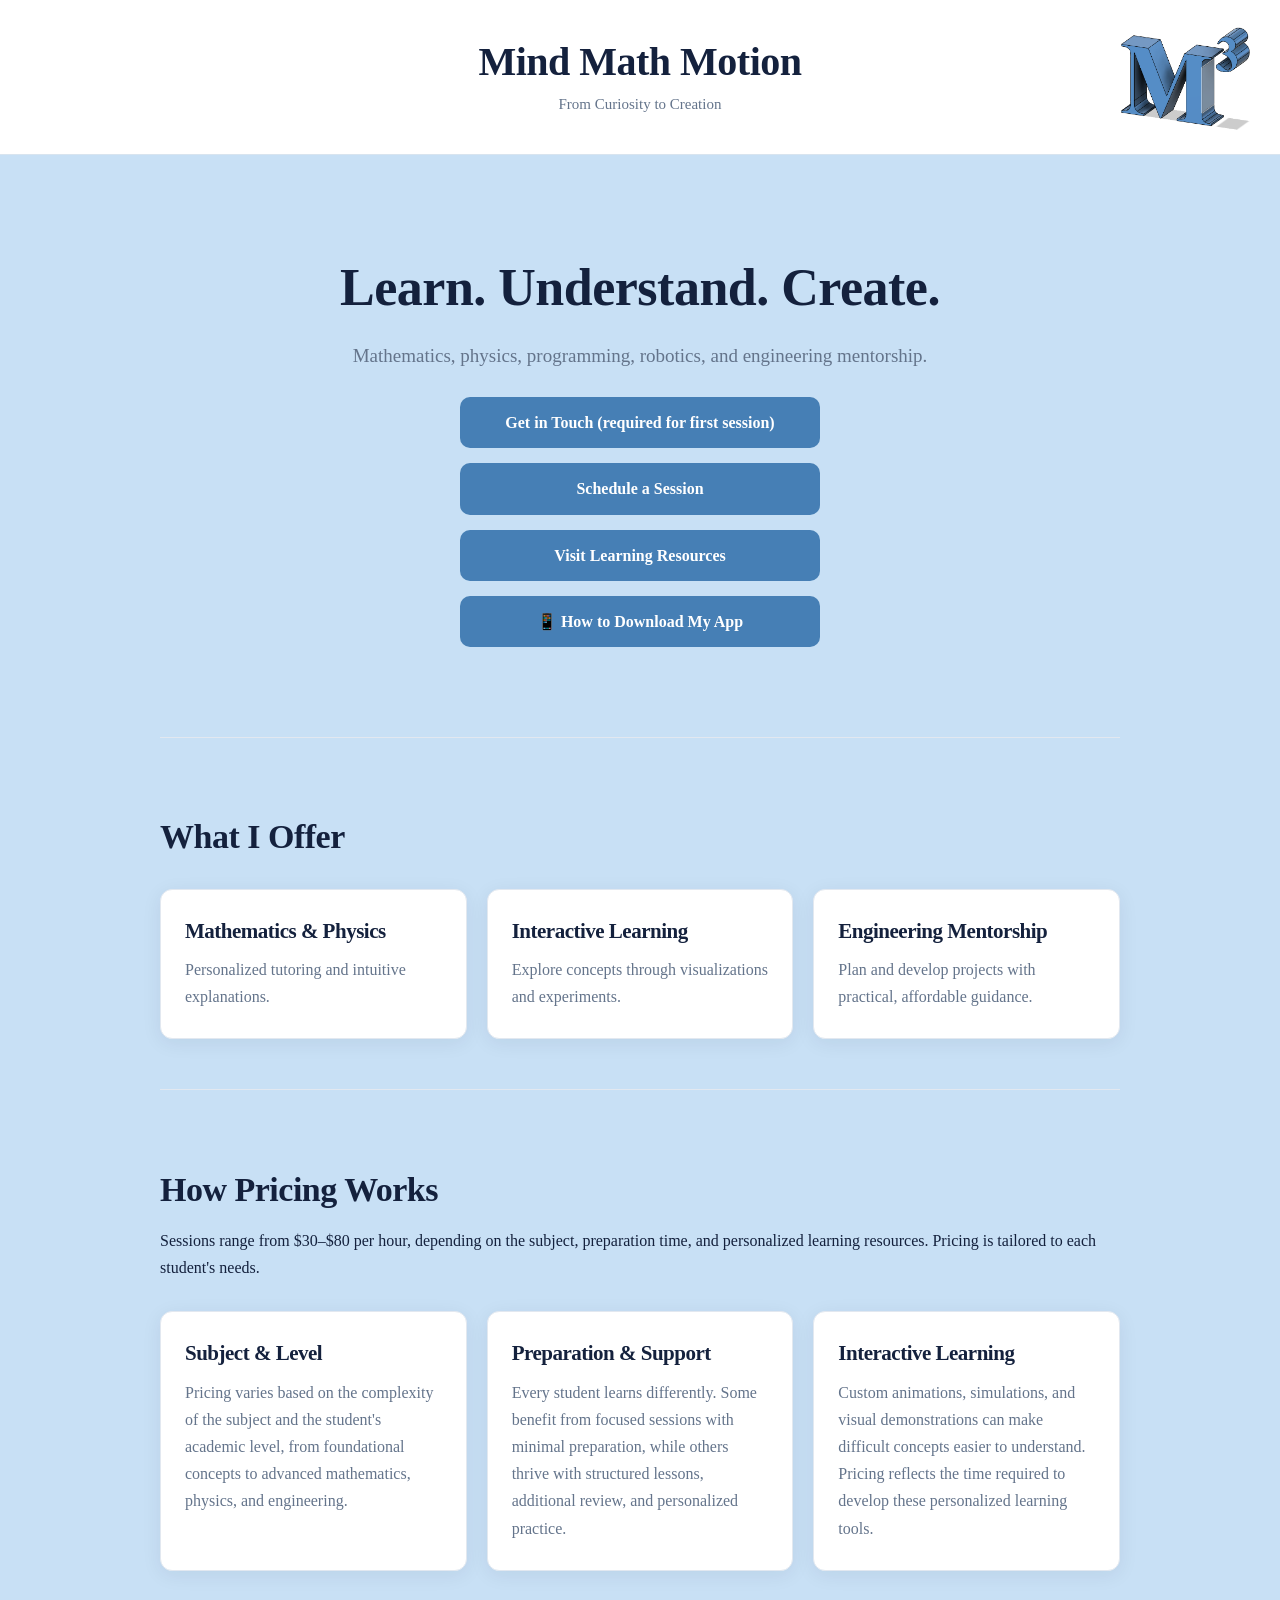
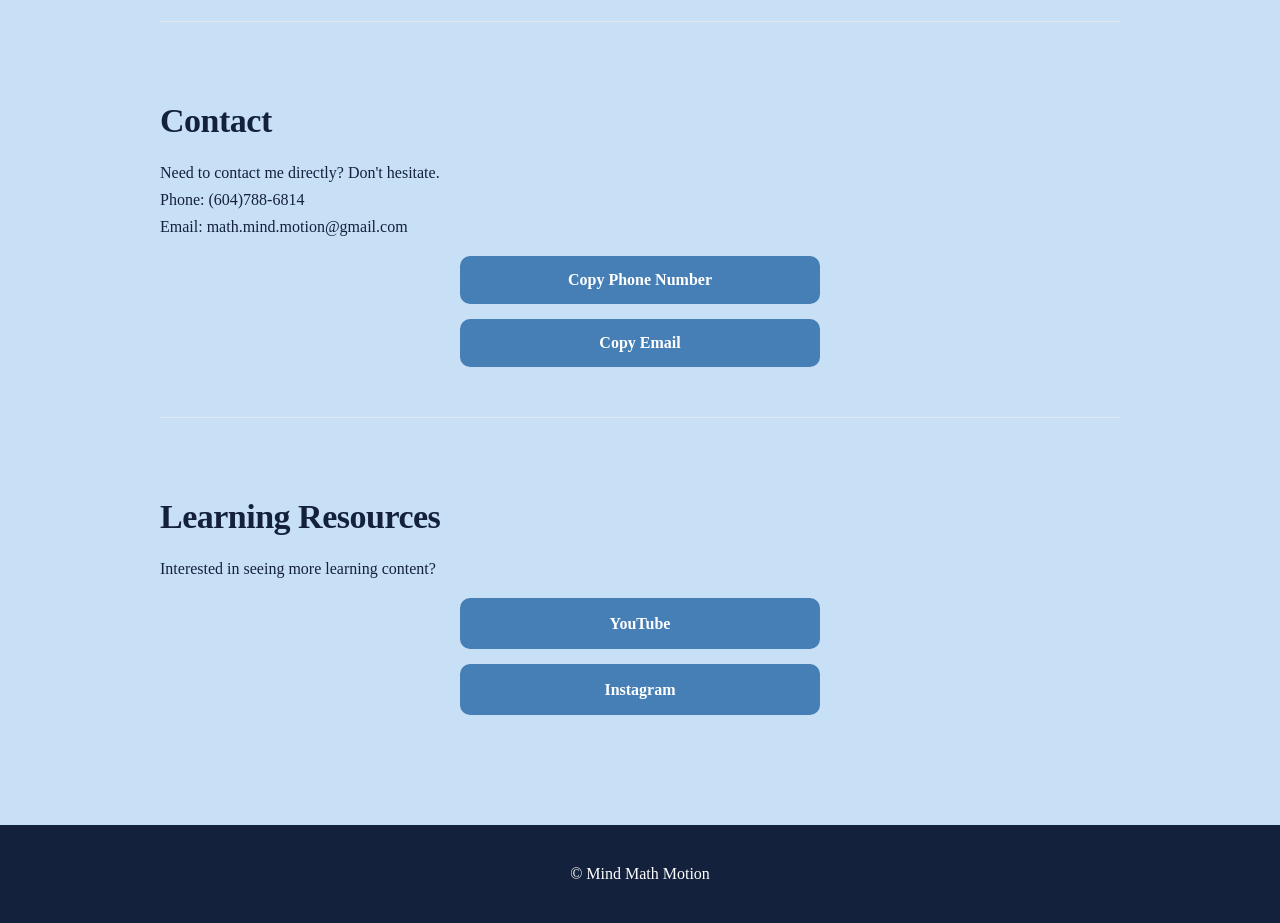
==== commit 5f309b4a: "Updated descriptions" ====
--- a/index.html
+++ b/index.html
@@ -84,25 +84,43 @@
         </section>
 
         <section id="services">
-            <h2>How Pricing is Decided</h2>
+            <h2>How Pricing Works</h2>
             <p>
-                With pricing ranging from $30/h - $80/h
+                Sessions range from $30–$80 per hour, depending on the
+                subject, preparation time, and personalized learning
+                resources. Pricing is tailored to each student's needs.
             </p>
 
             <div class="cards">
                 <article class="card">
-                    <h3>Subject</h3>
-                    <p>The subject pricing helps me get paid more for more challenging subjects this is based off of the students level.</p>
+                    <h3>Subject &amp; Level</h3>
+                    <p>
+                        Pricing varies based on the complexity of the
+                        subject and the student's academic level, from
+                        foundational concepts to advanced mathematics,
+                        physics, and engineering.
+                    </p>
                 </article>
 
                 <article class="card">
-                    <h3>Time Planning</h3>
-                    <p>Some students may be able to excel even if I'm doing 15 minutes of prep/review other students may need or want more help.</p>
+                    <h3>Preparation &amp; Support</h3>
+                    <p>
+                        Every student learns differently. Some benefit
+                        from focused sessions with minimal preparation,
+                        while others thrive with structured lessons,
+                        additional review, and personalized practice.
+                    </p>
                 </article>
 
                 <article class="card">
-                    <h3>Interactives</h3>
-                    <p>I enjoy making interactive animations for students, if the student has requested a lot of them or large animations this will also impact pricing.</p>
+                    <h3>Interactive Learning</h3>
+                    <p>
+                        Custom animations, simulations, and visual
+                        demonstrations can make difficult concepts
+                        easier to understand. Pricing reflects the
+                        time required to develop these personalized
+                        learning tools.
+                    </p>
                 </article>
             </div>
         </section>
